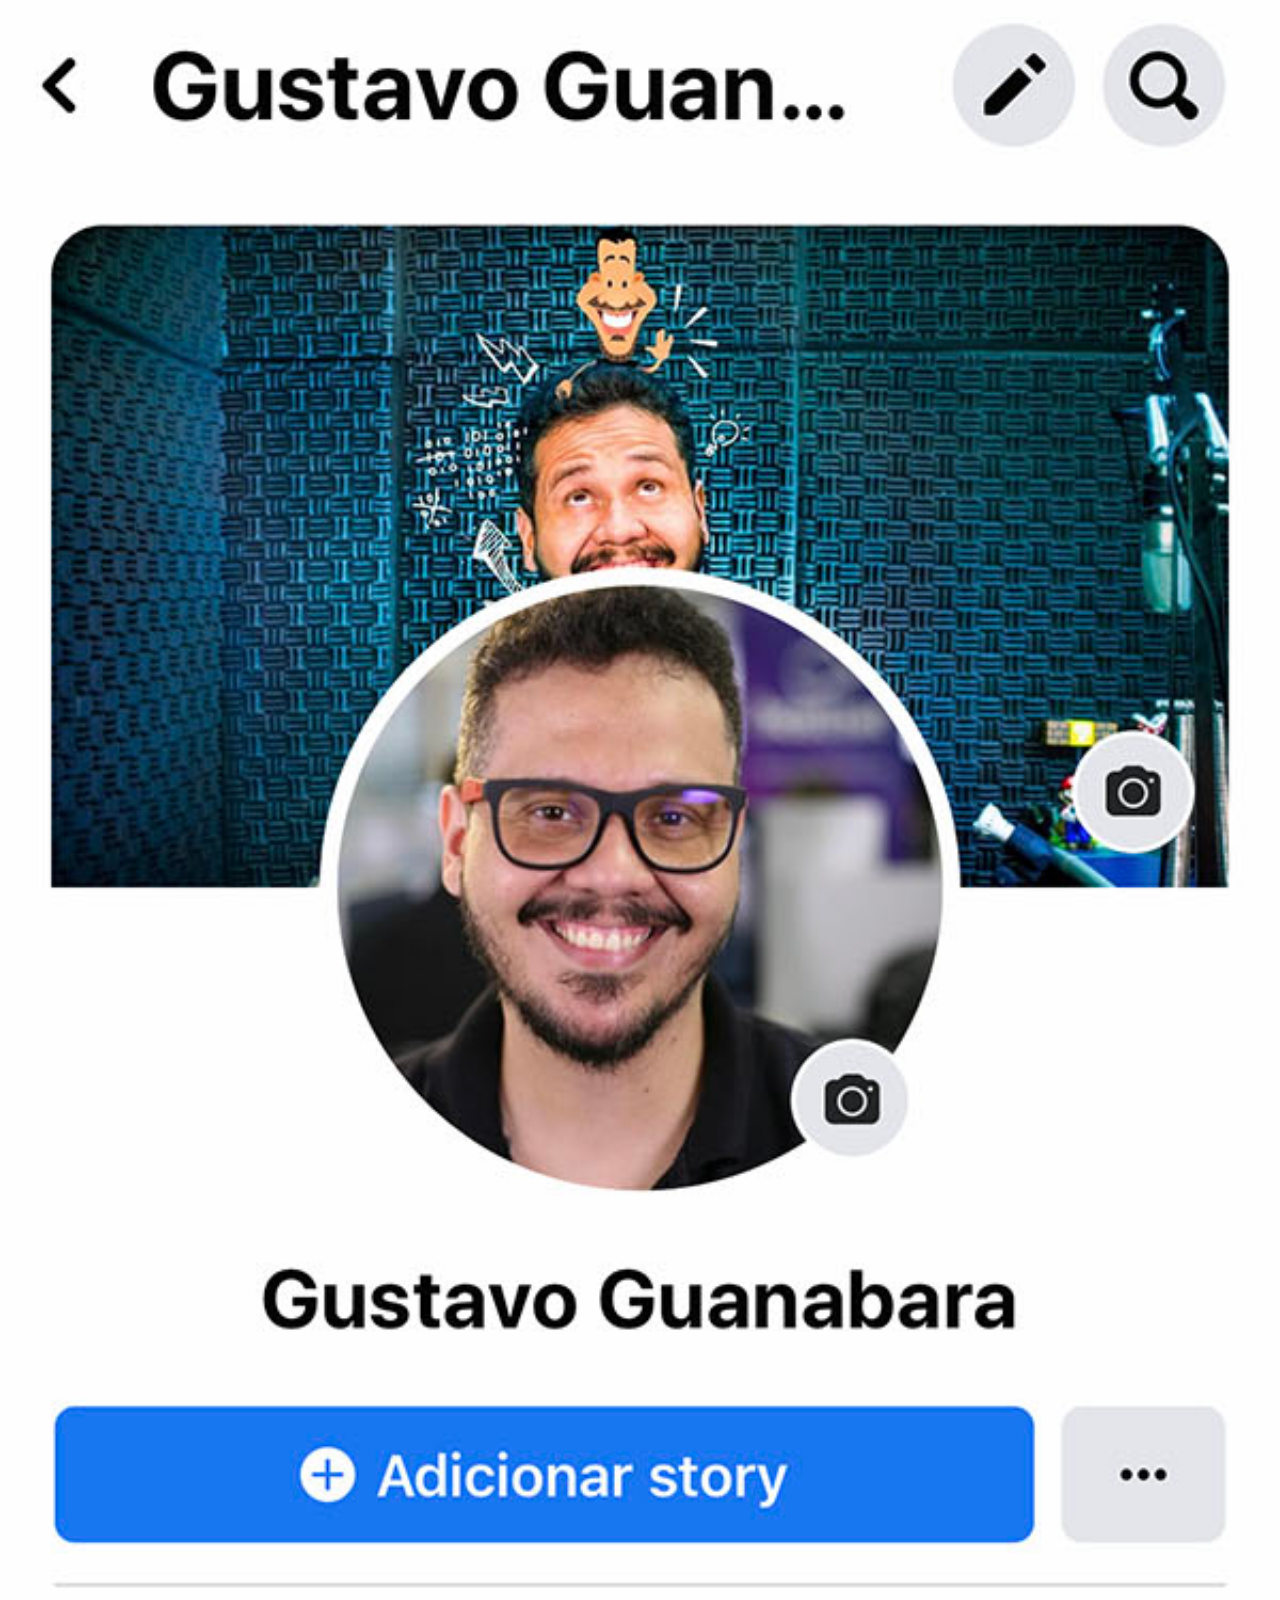
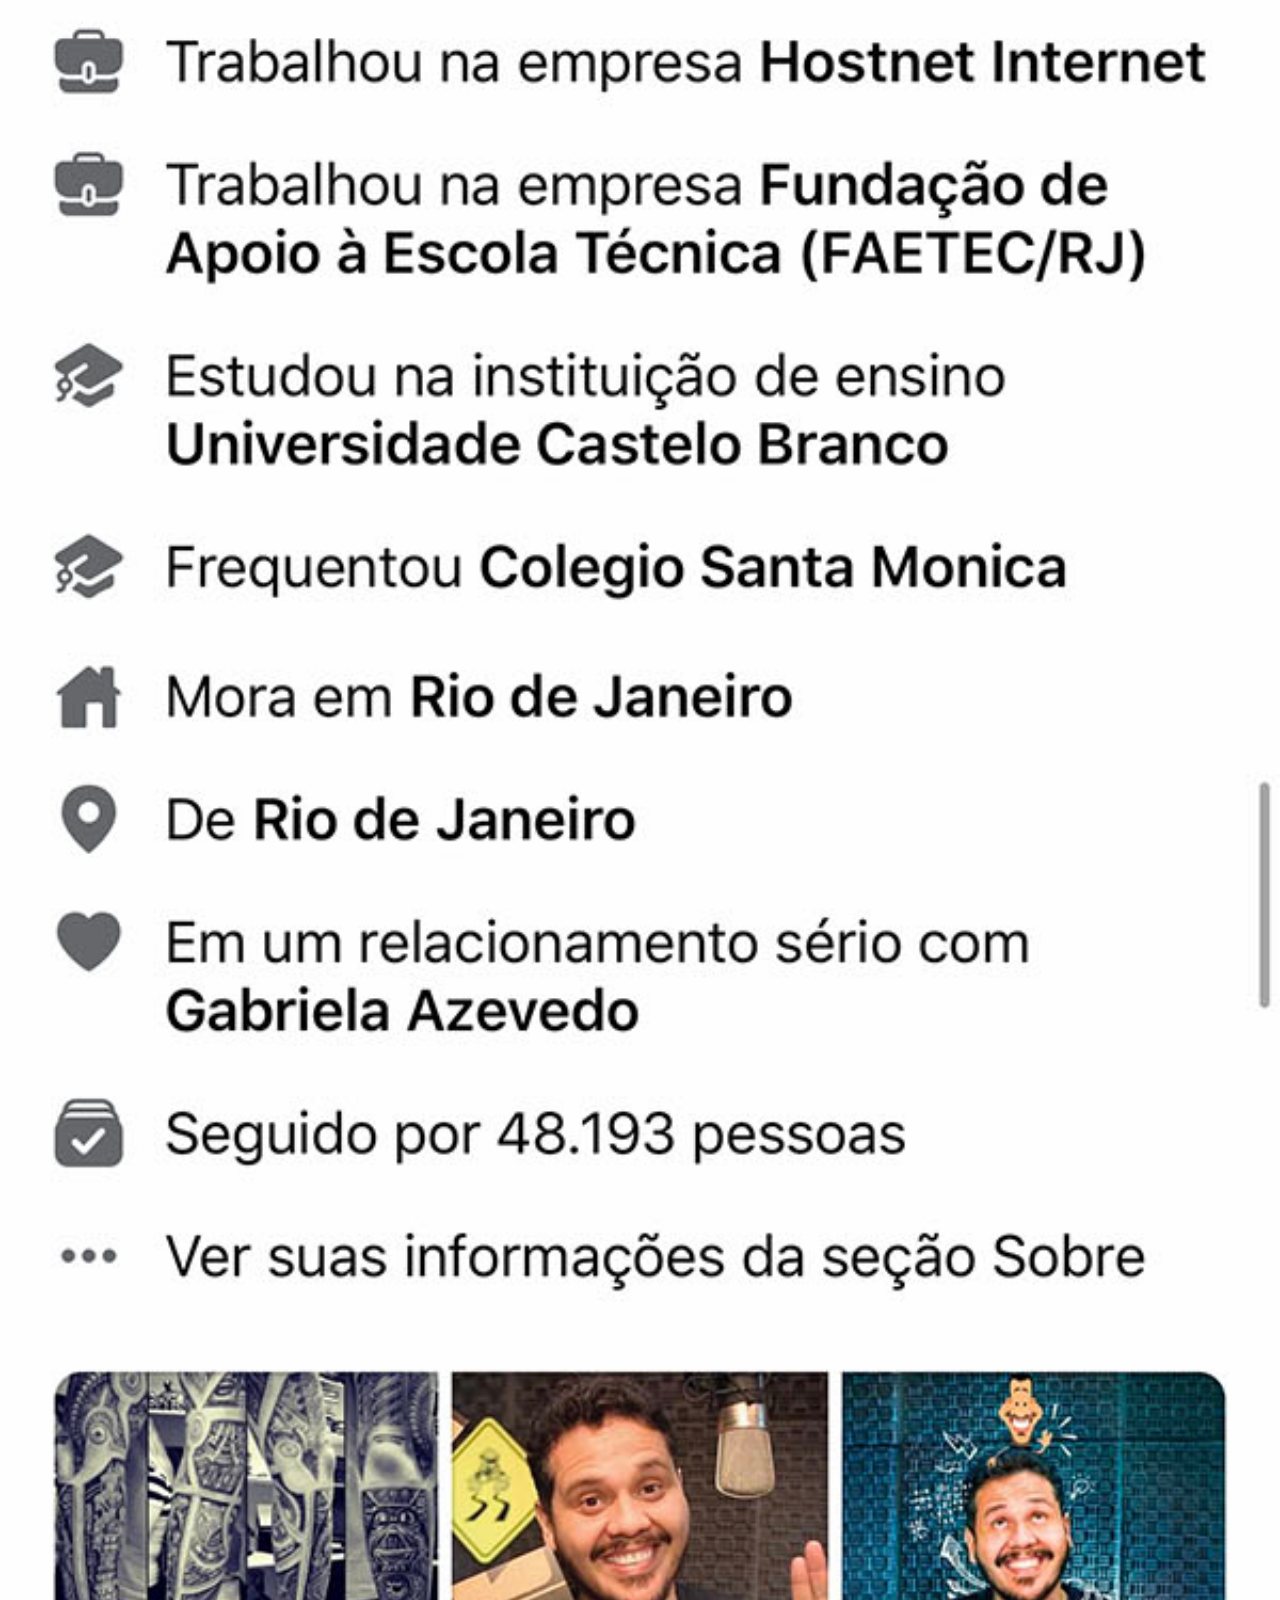
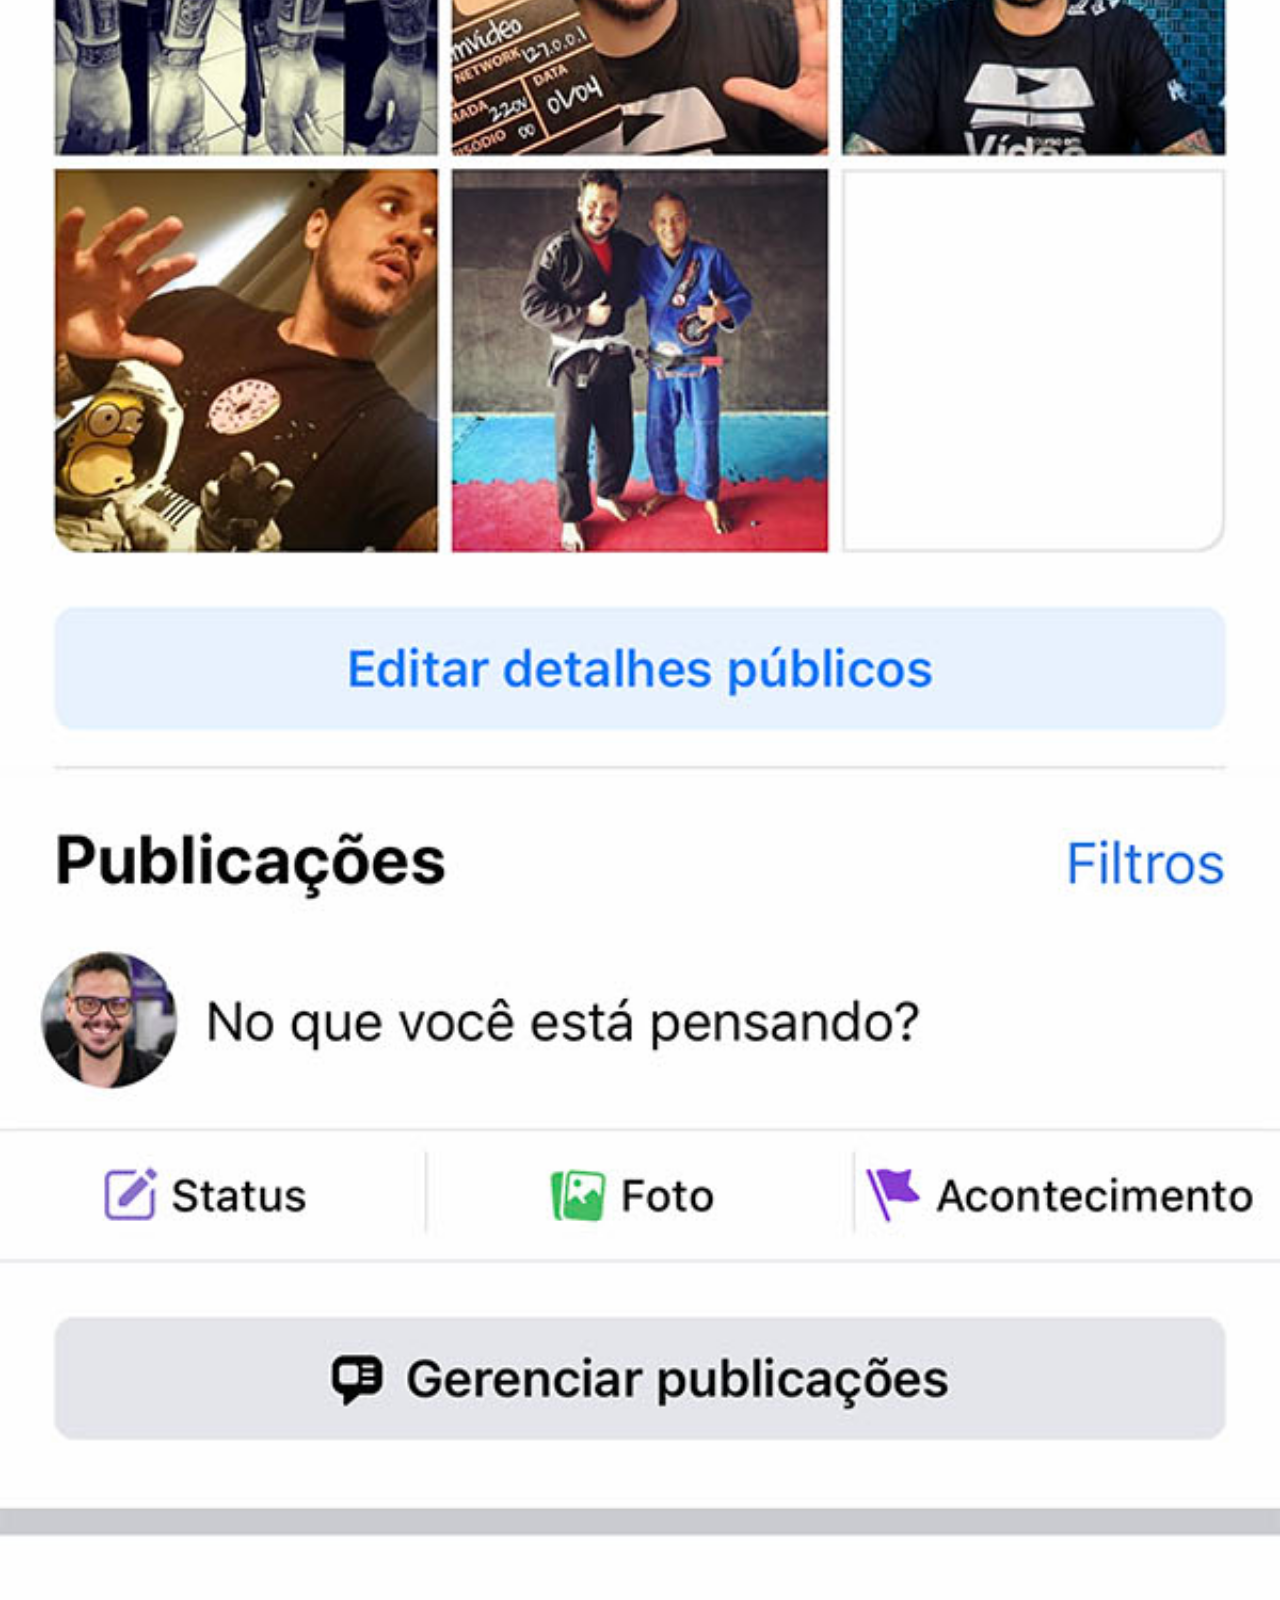
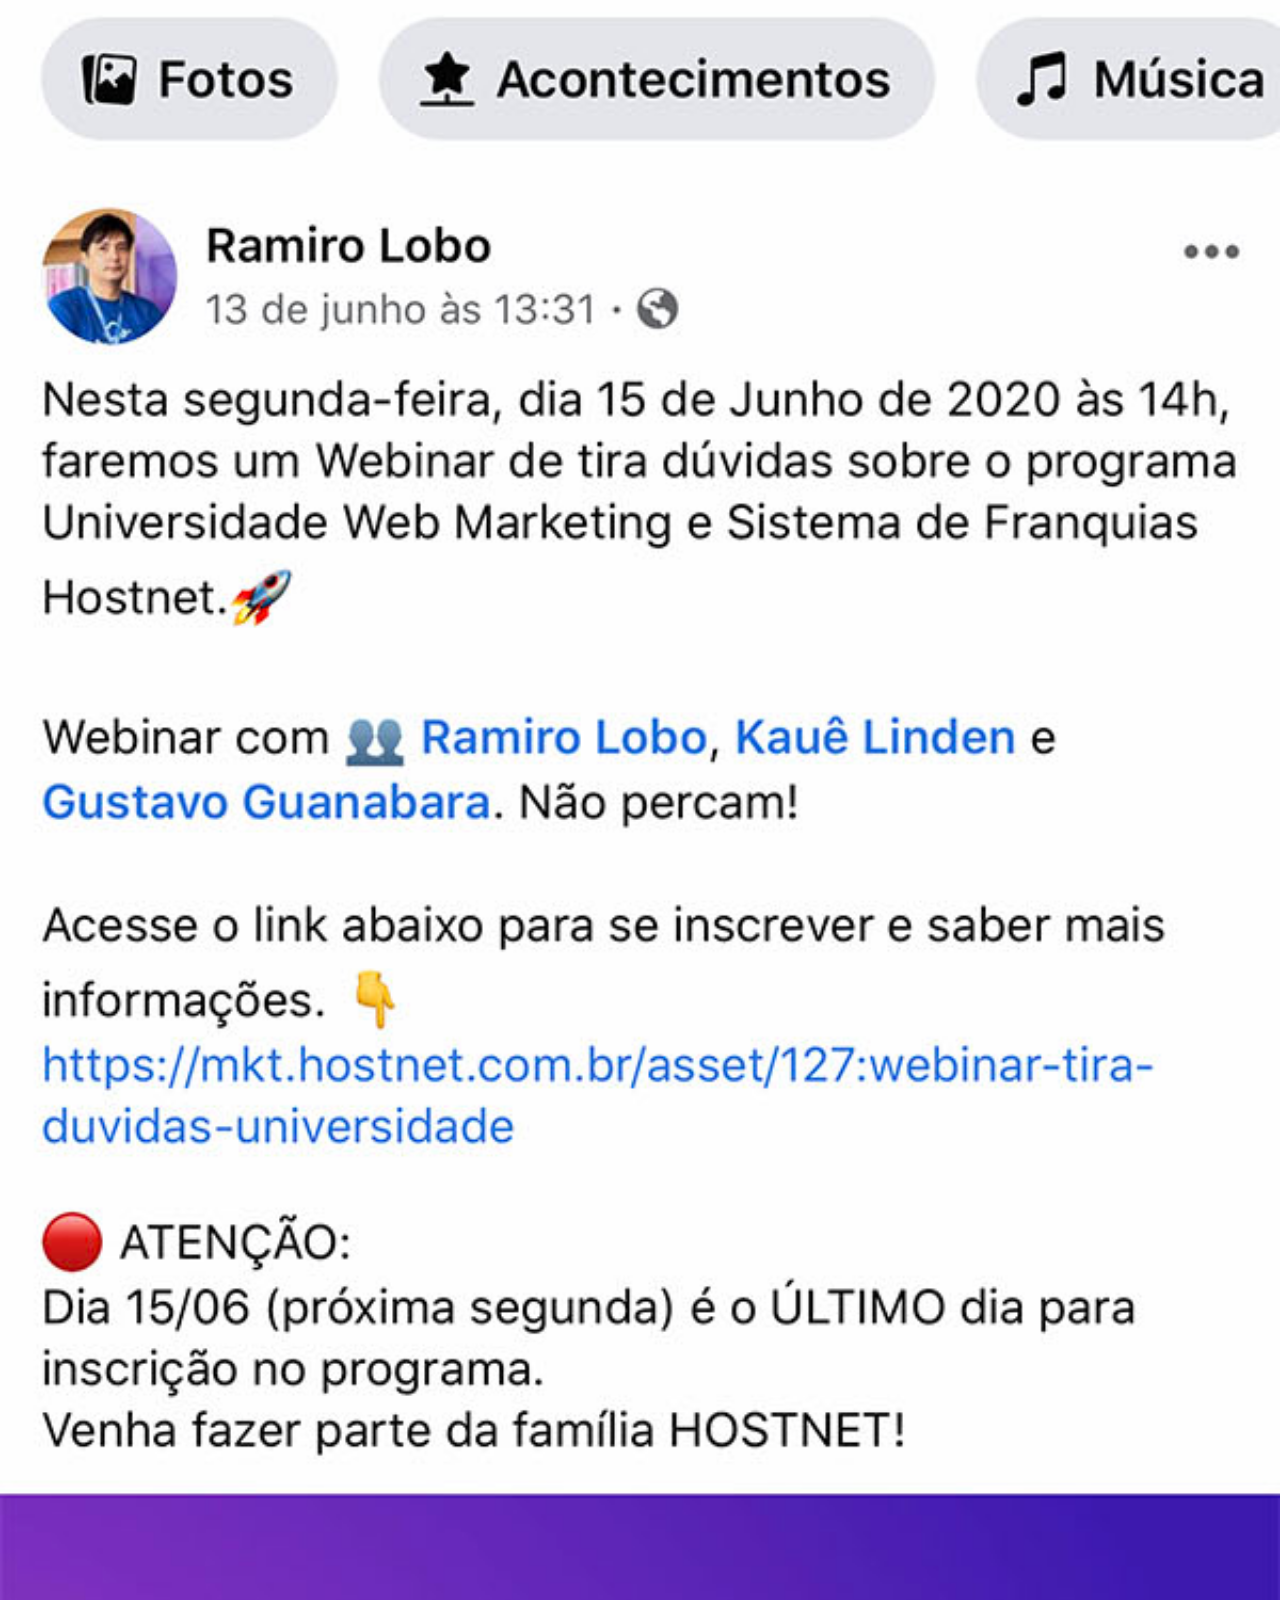
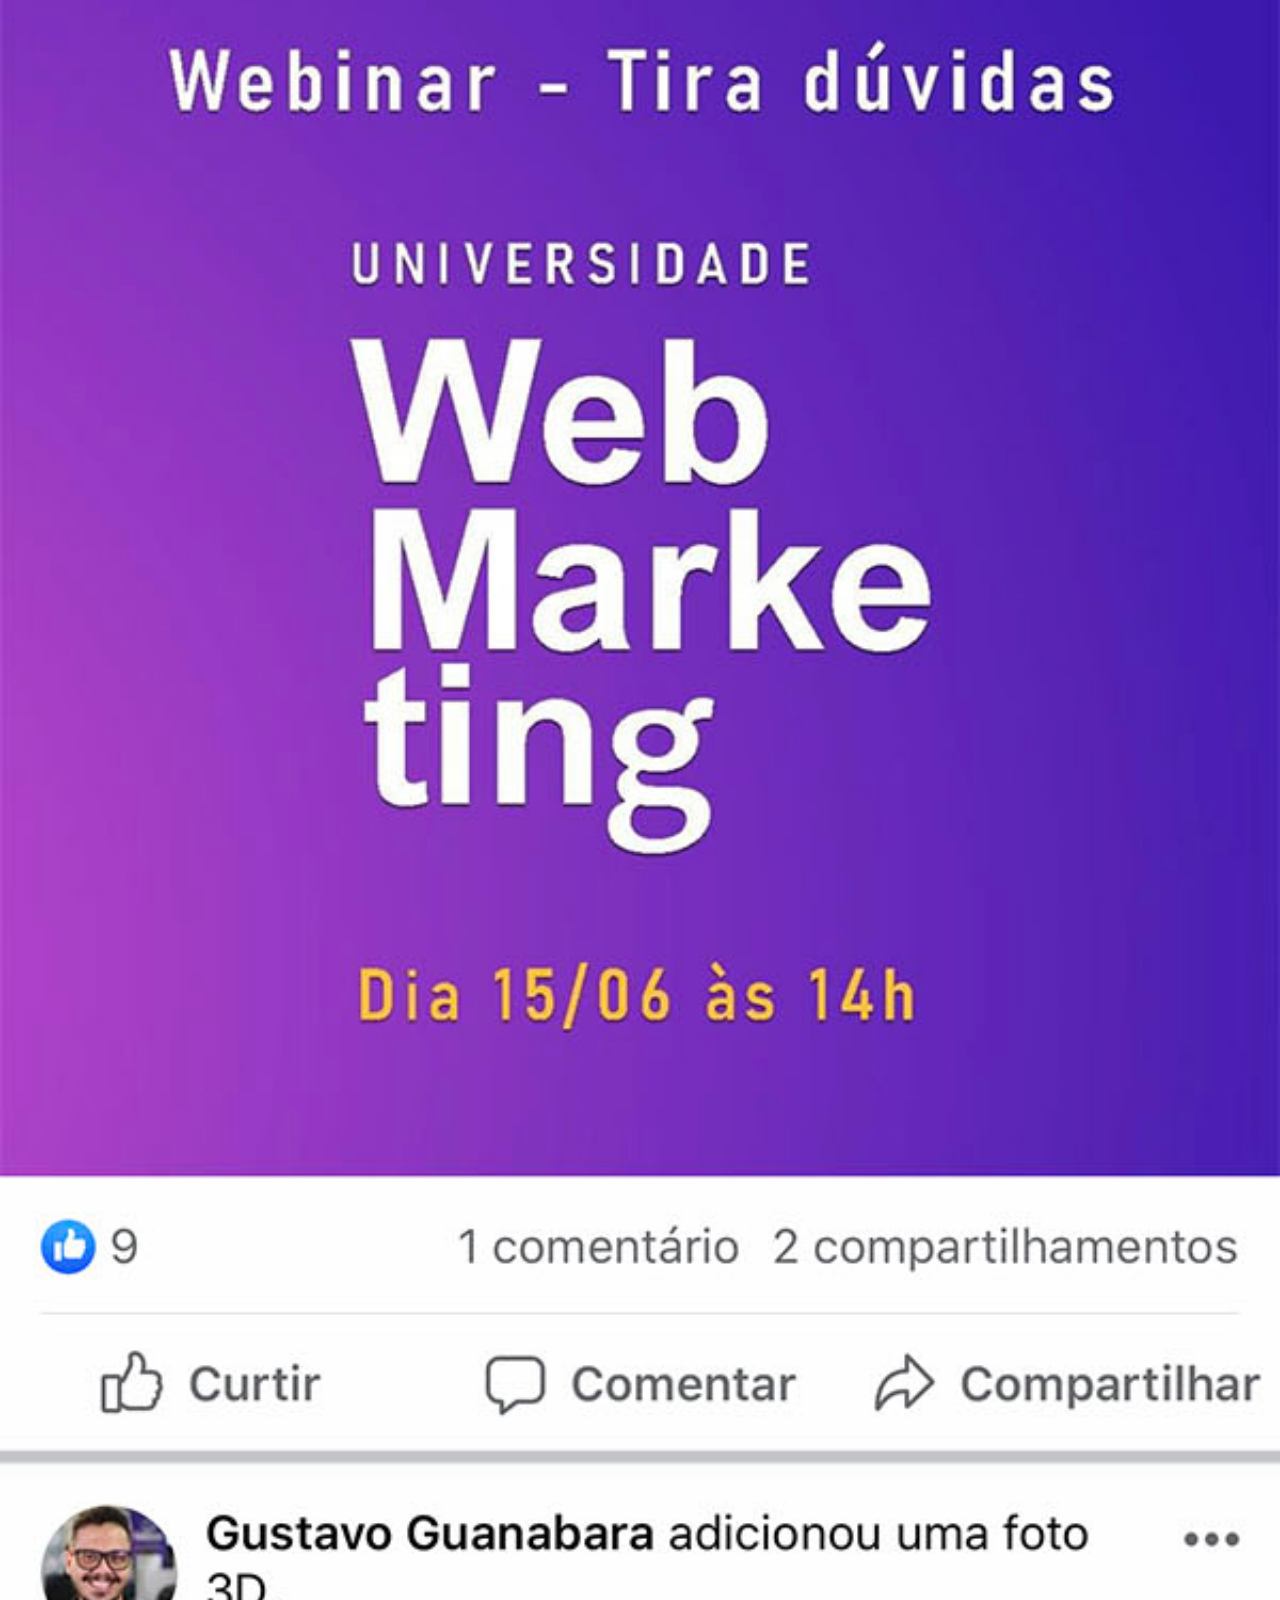
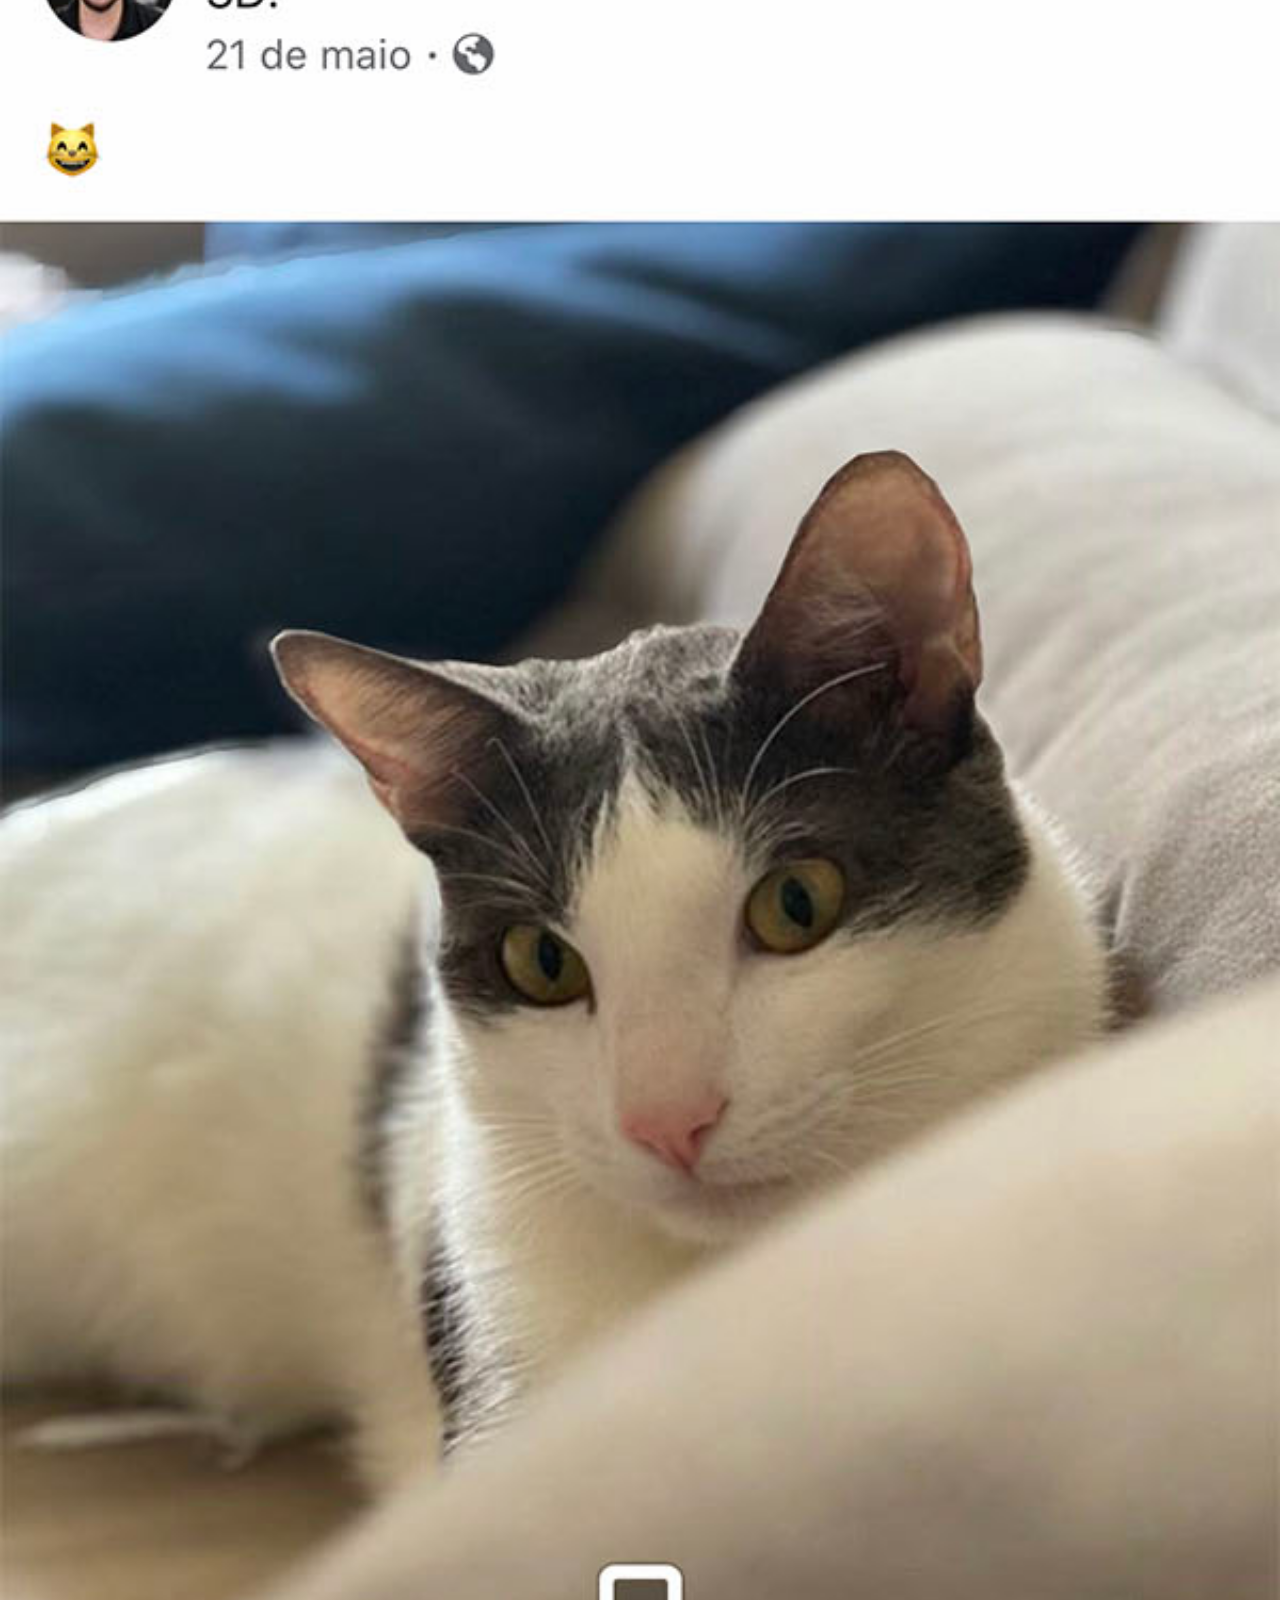
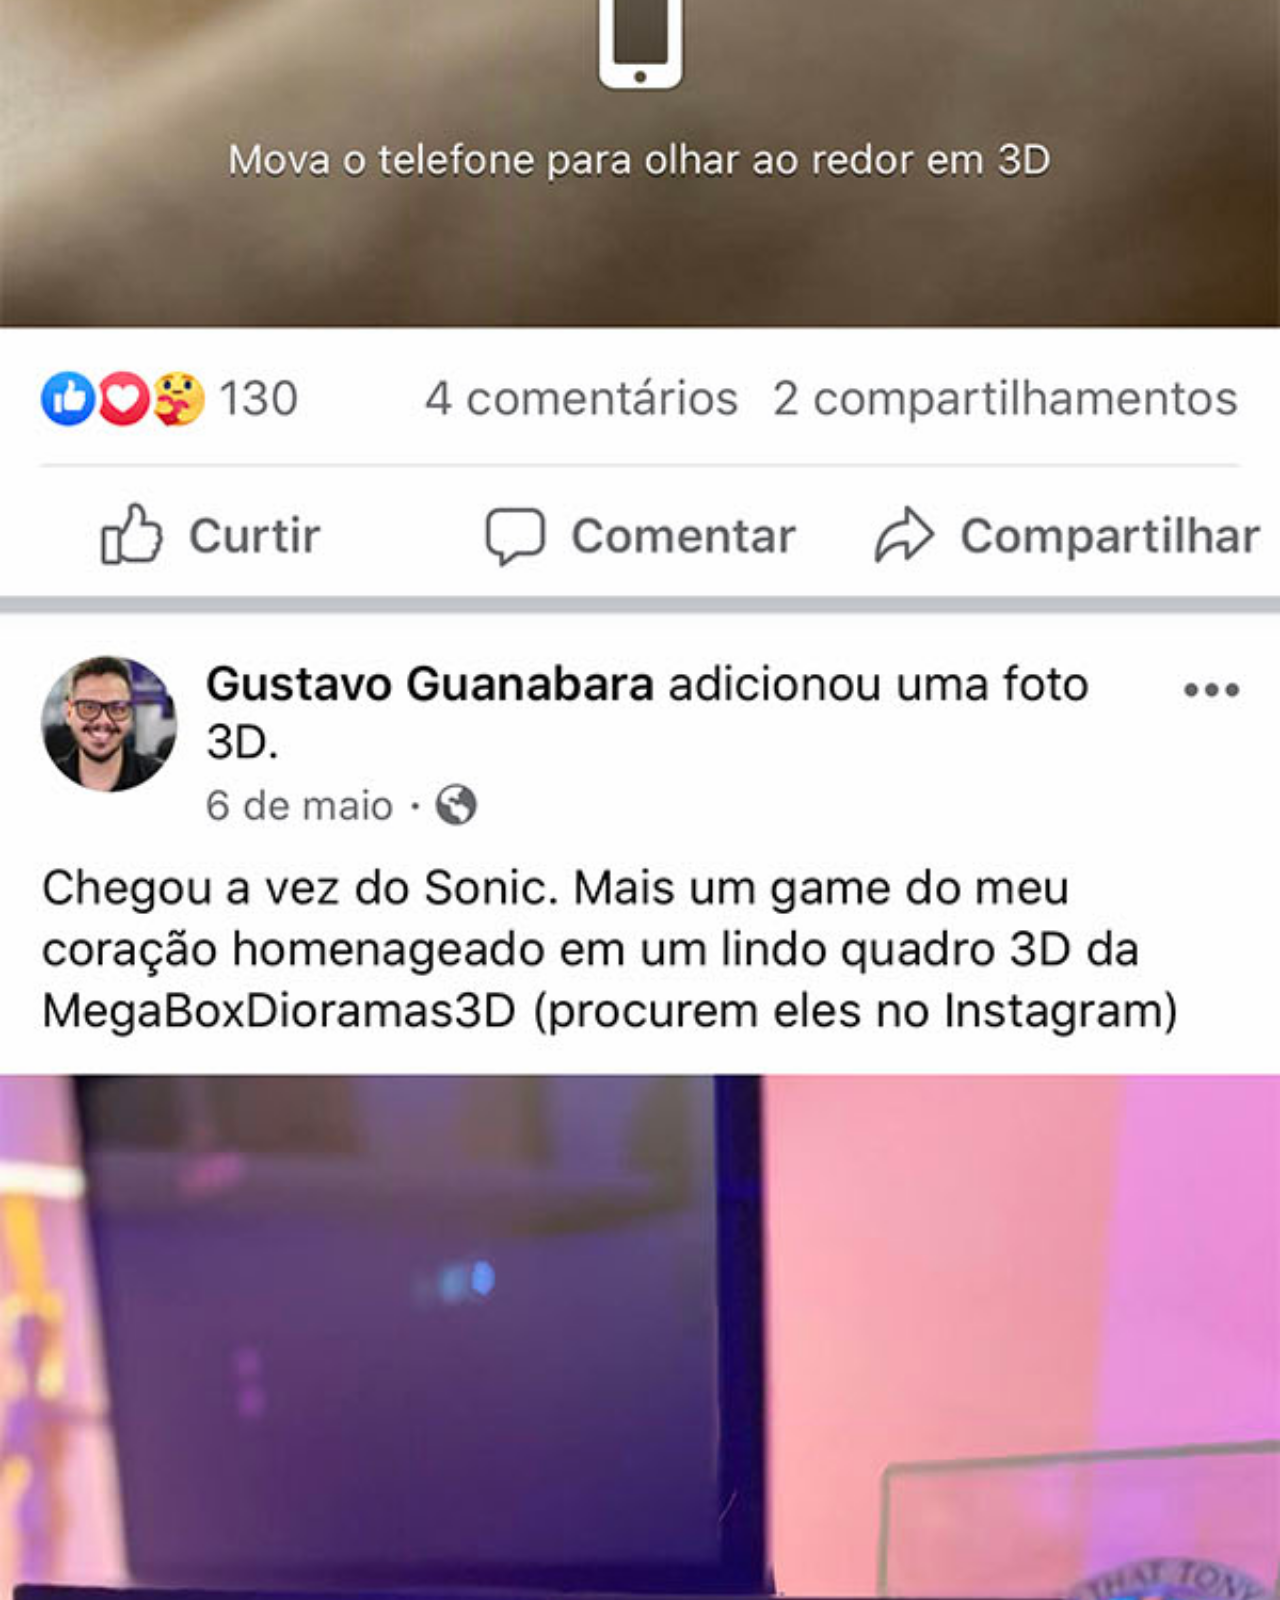
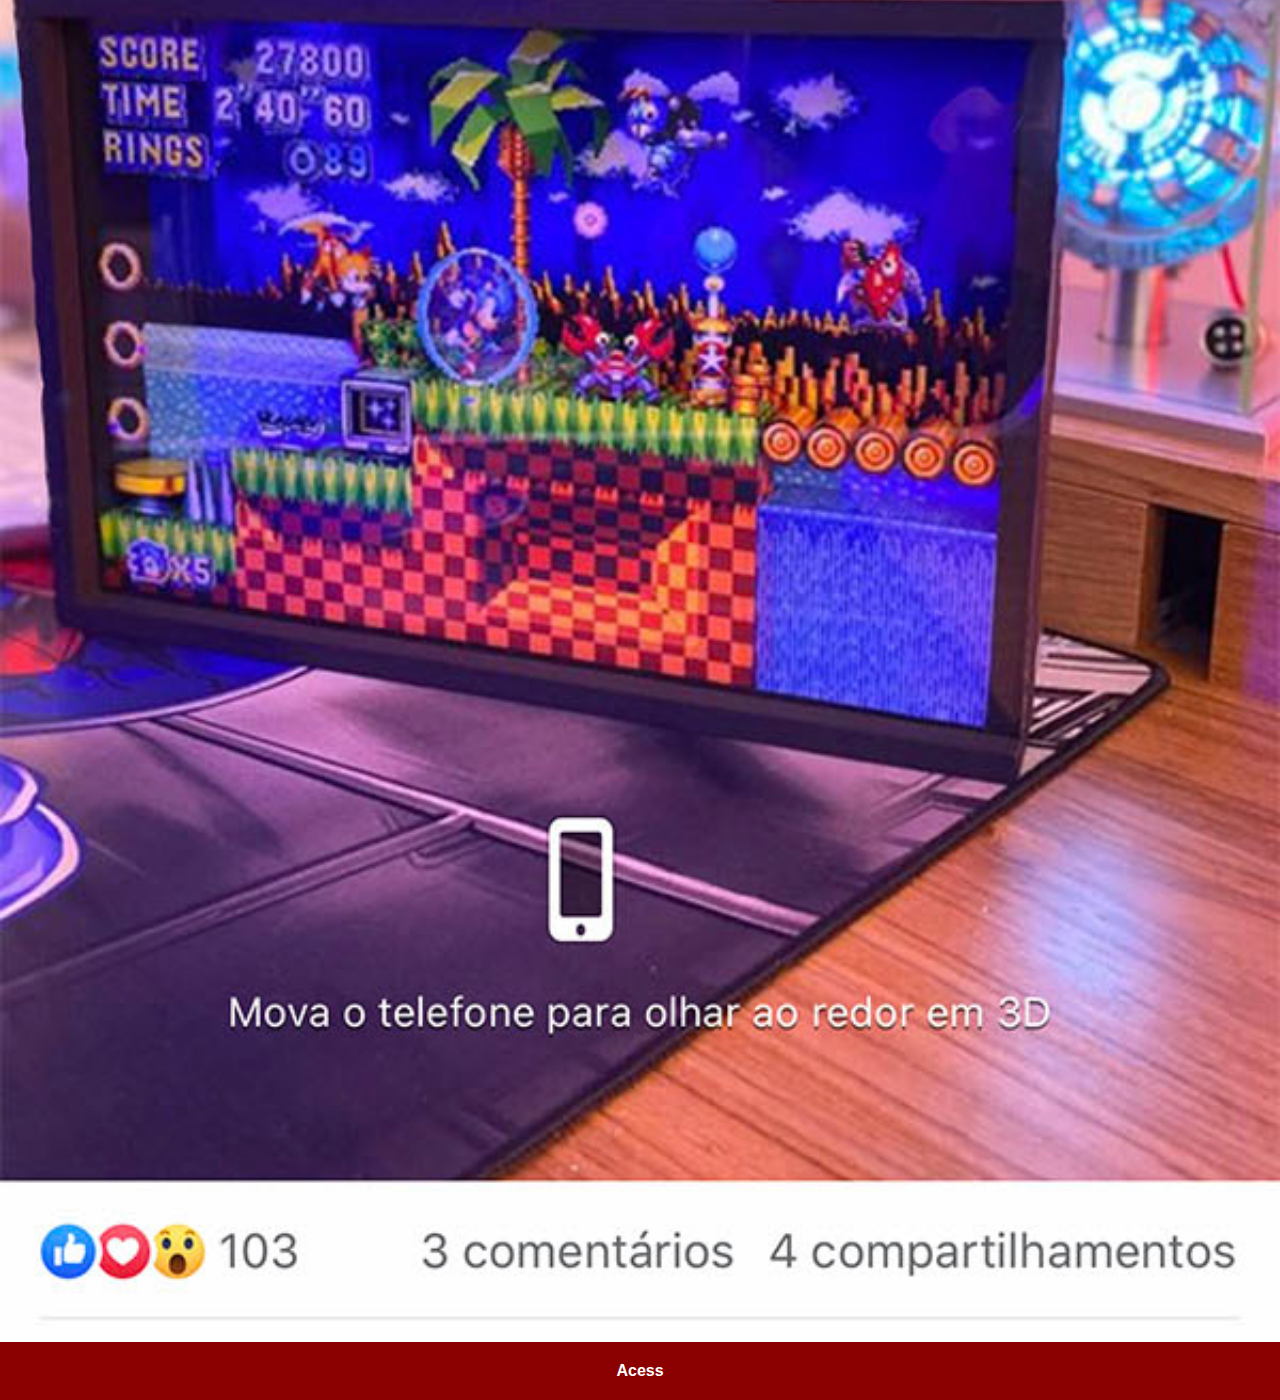
==== facebook.html @ e4613408 "adicionei as redes sociais aos botões" ====
<!DOCTYPE html>
<html lang="pt-br">
<head>
    <meta charset="UTF-8">
    <meta name="viewport" content="width=device-width, initial-scale=1.0">
    <title>Facebook</title>
    <link rel="stylesheet" href="estilos/social.css">
</head>
<body>
    <img src="imagens/tela-facebook.jpg" alt="Facebook">
    <a href="https://www.facebook.com/danrleywin/" target="_blank">Acess</a>
</body>
</html>
---- estilos/social.css ----
@charset "UTF-8";
*{
    margin: 0px;
    padding: opx;
    font-family: Arial, Helvetica, sans-serif;
}

img{
    width: 100vw;
}

::-webkit-scrollbar{
    width: 0px;
    height: 0px;
}

a{
    display: block;
    background-color: darkred;
    color: white;
    padding: 20px;
    text-align: center;
    font-weight: bolder;
    text-decoration: none;
}
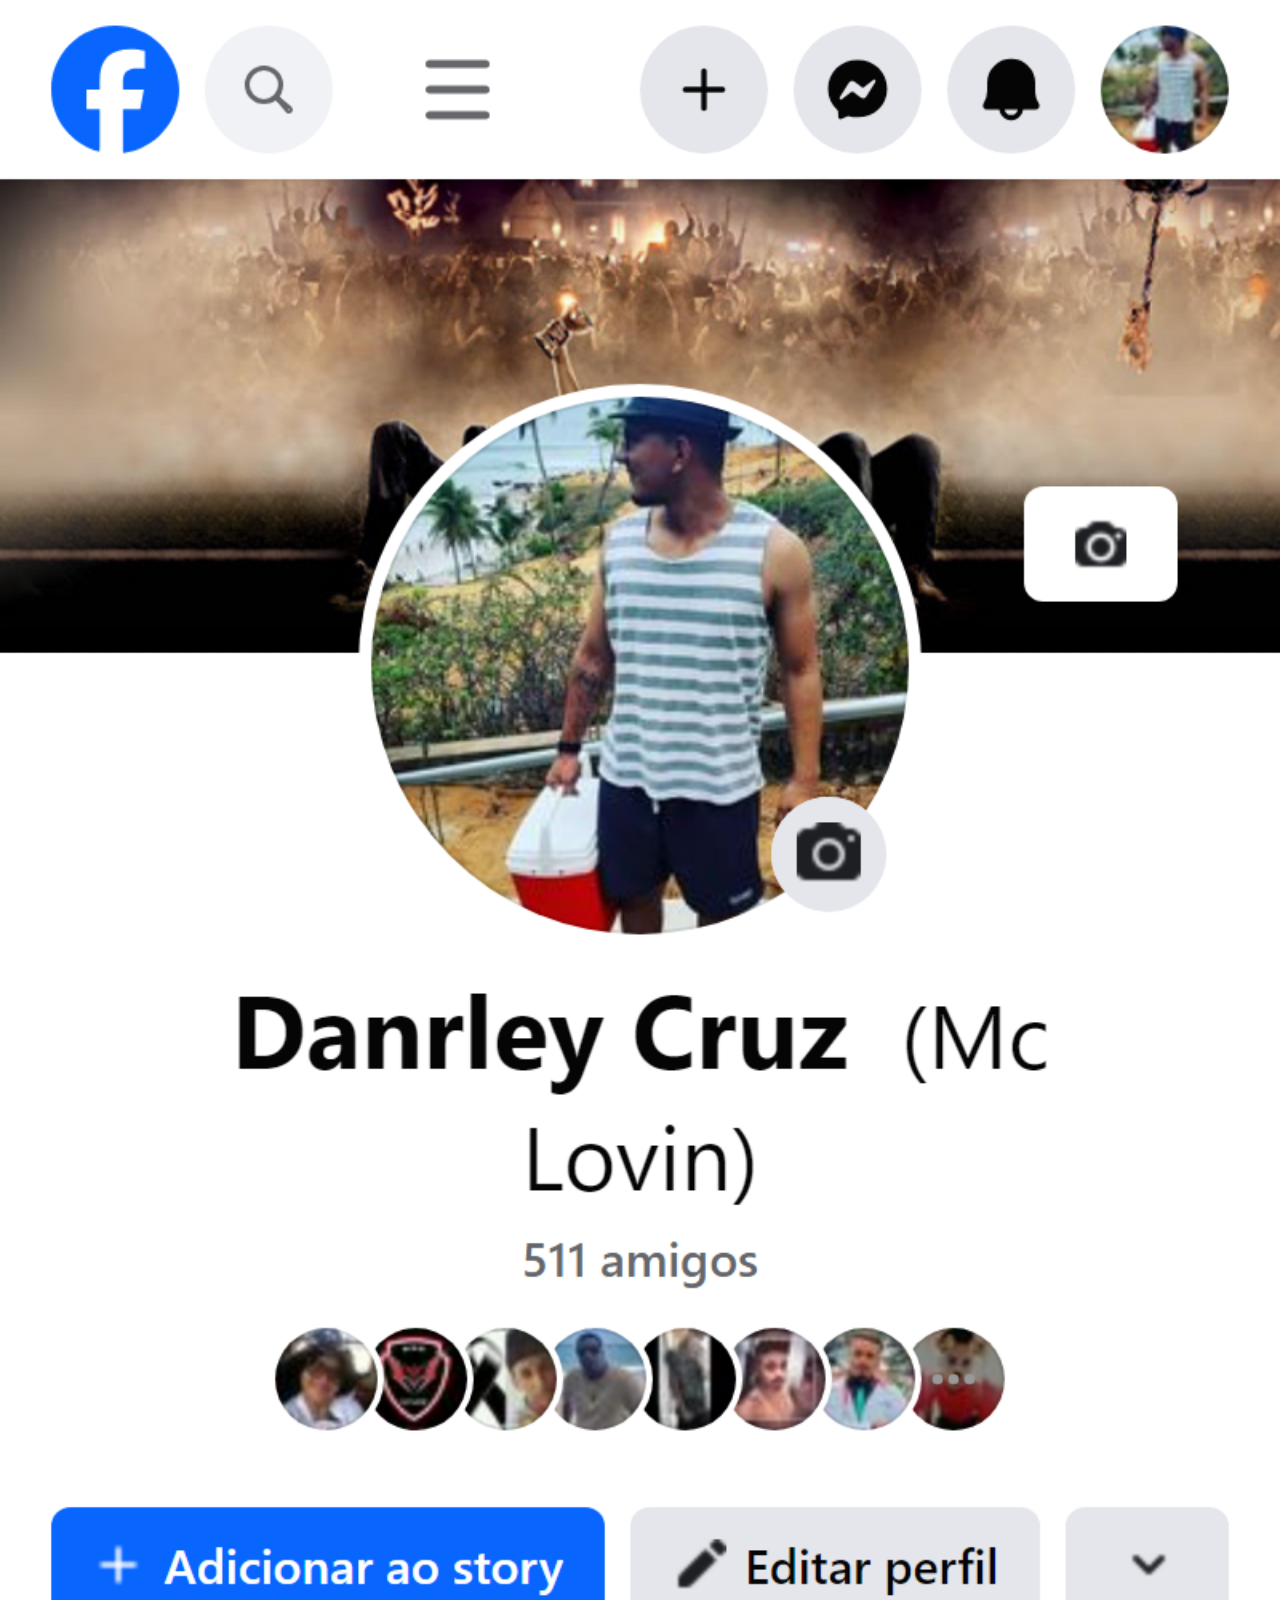
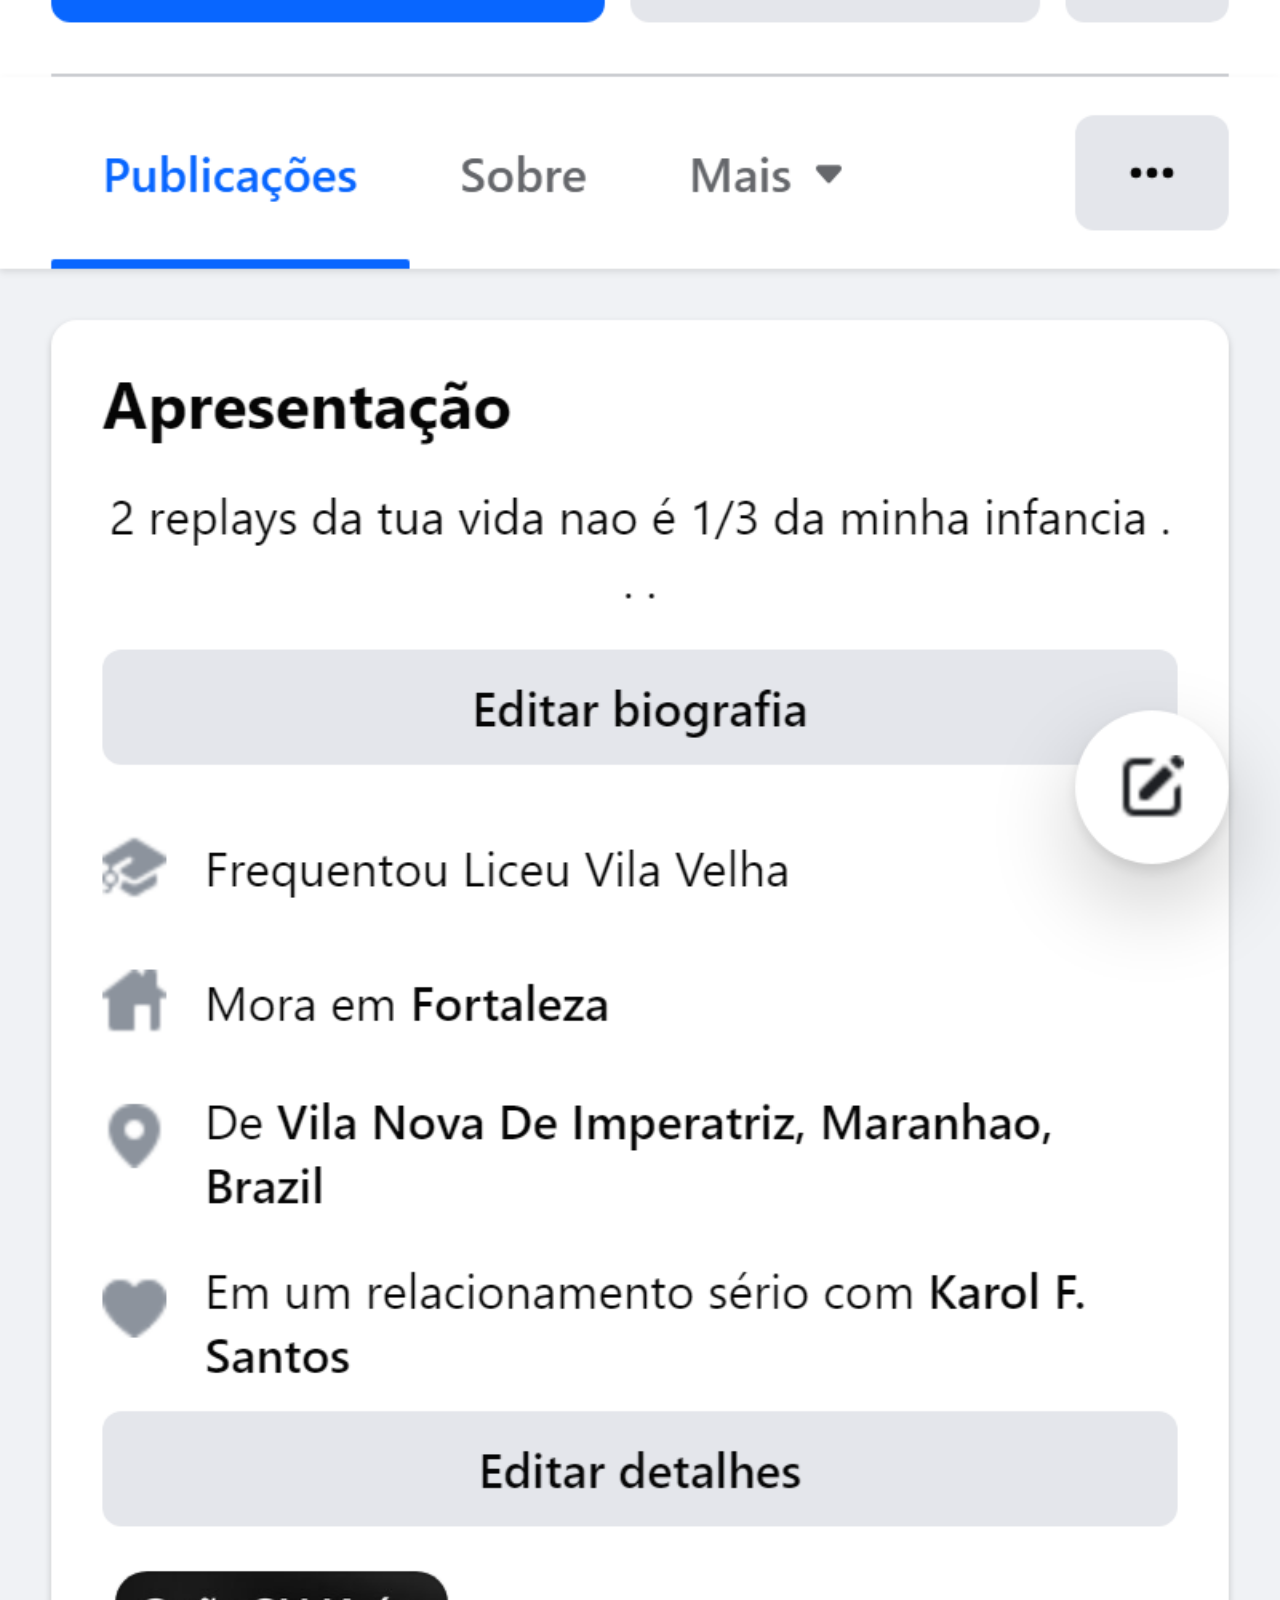
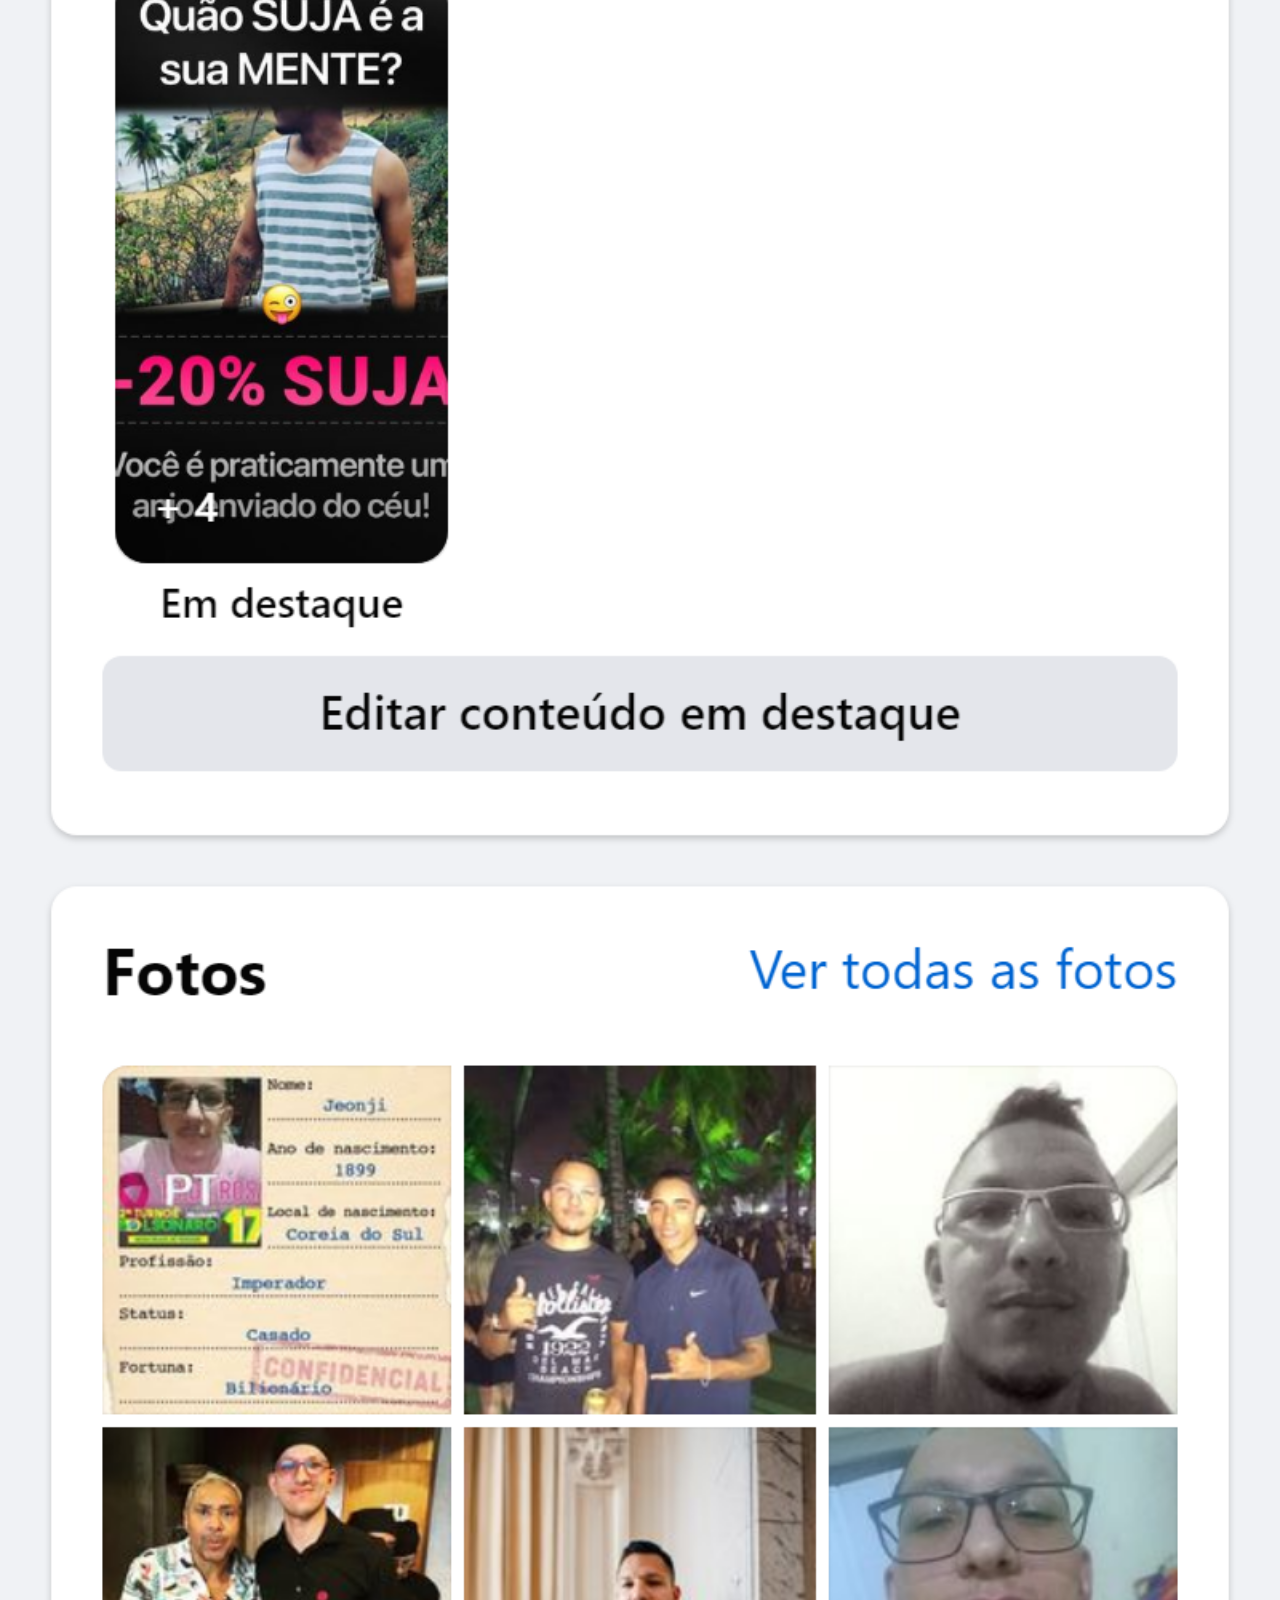
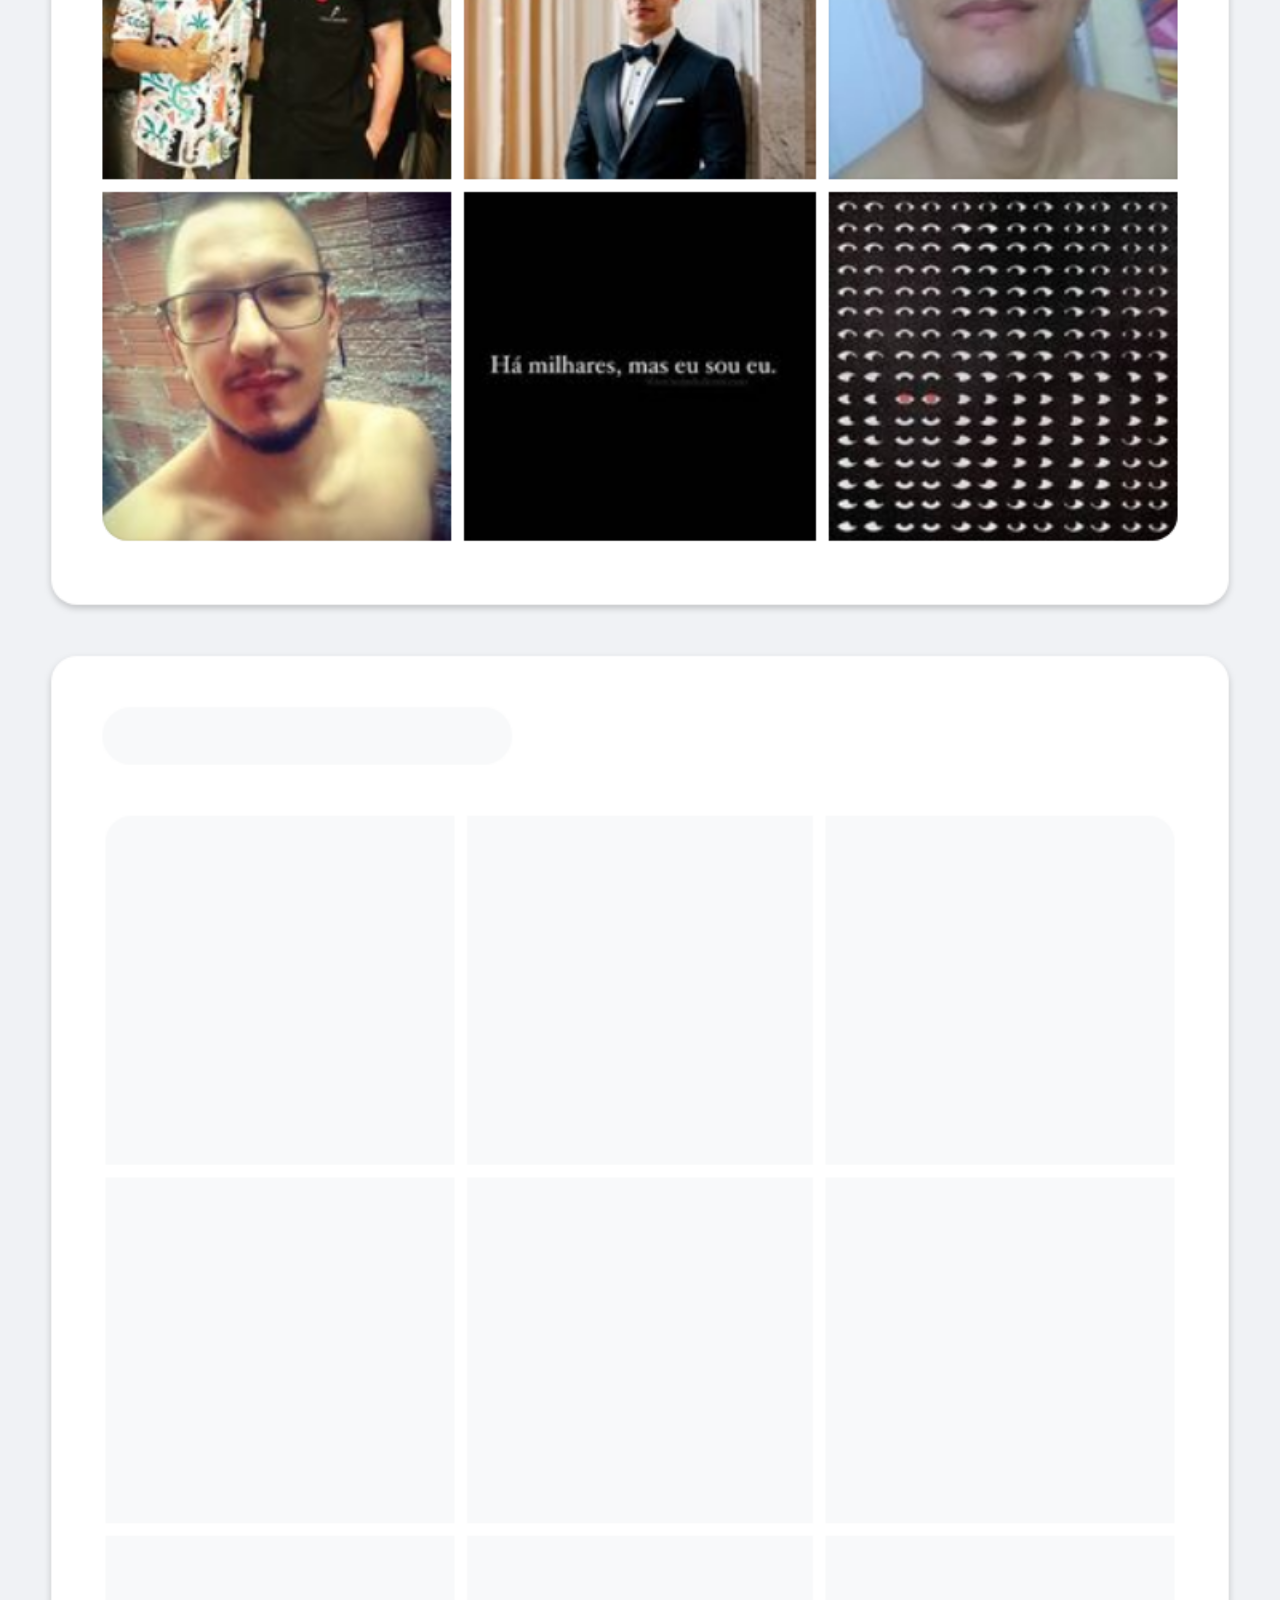
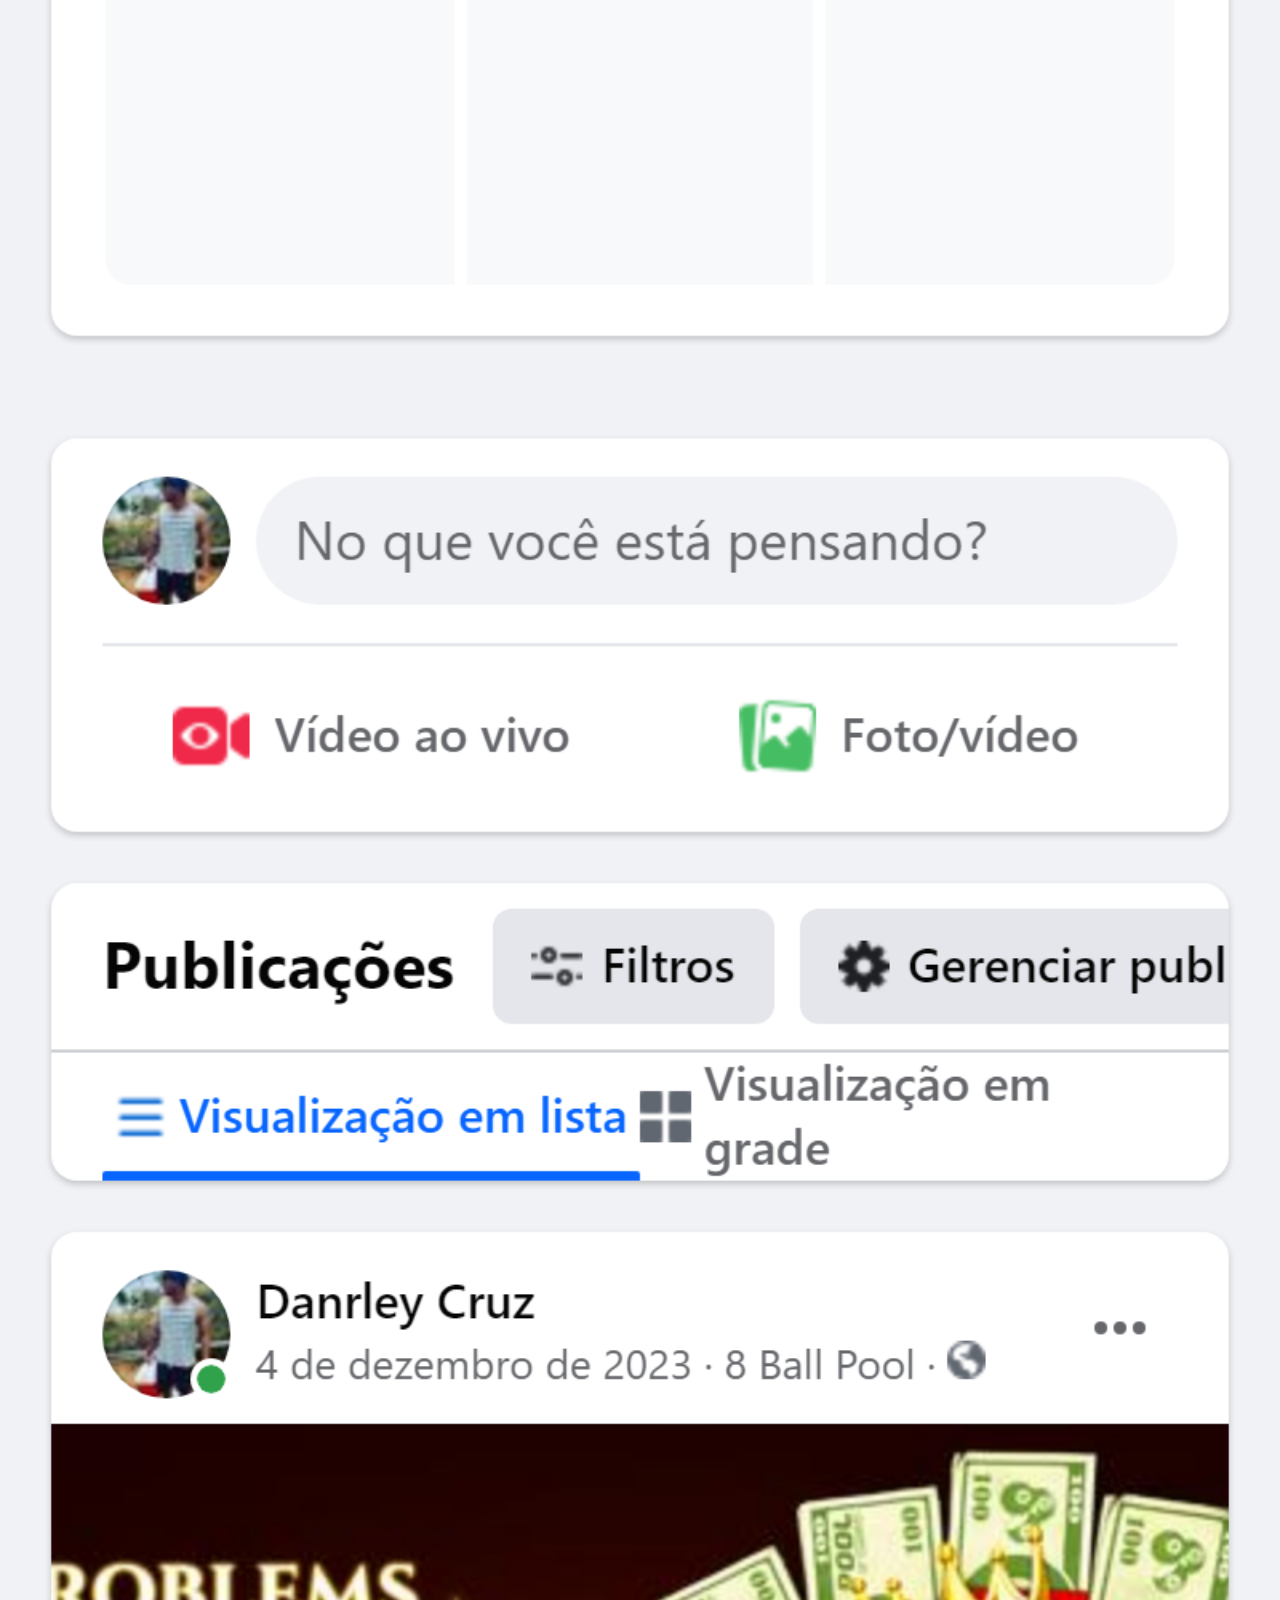
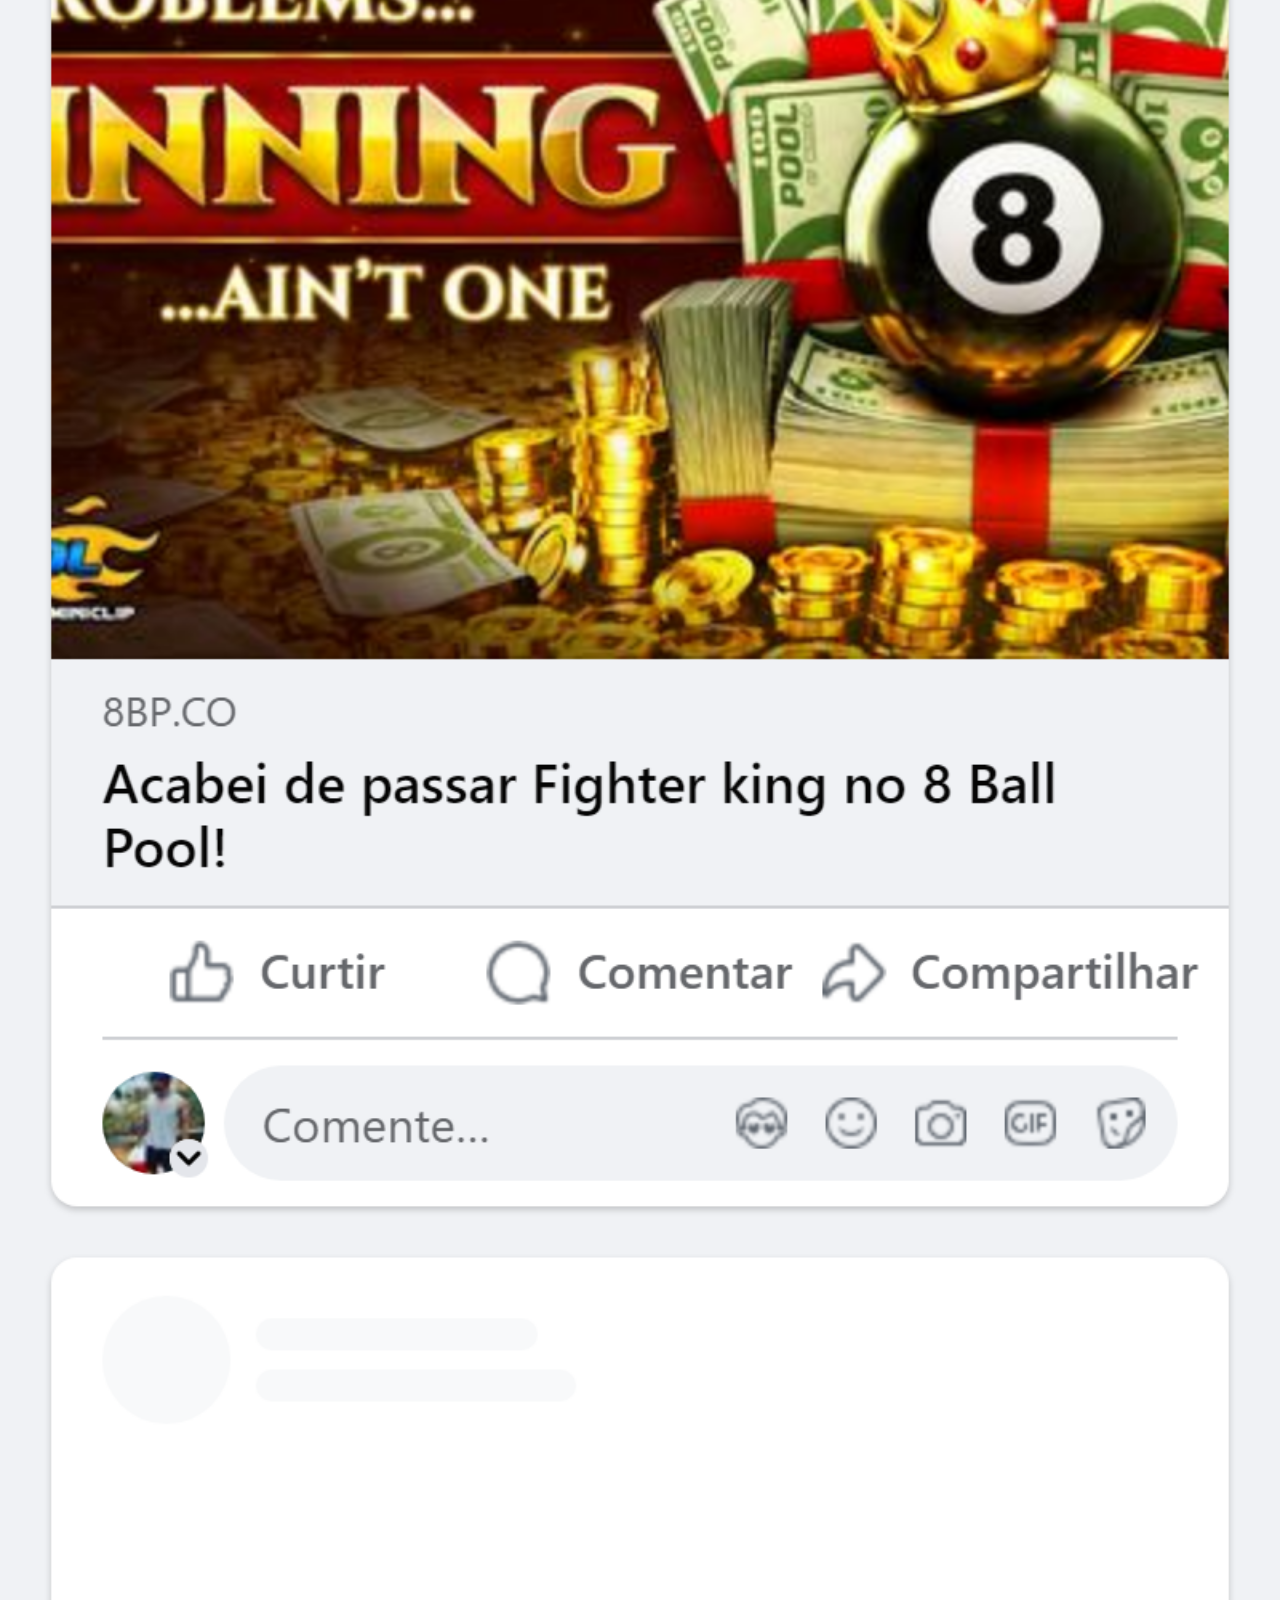
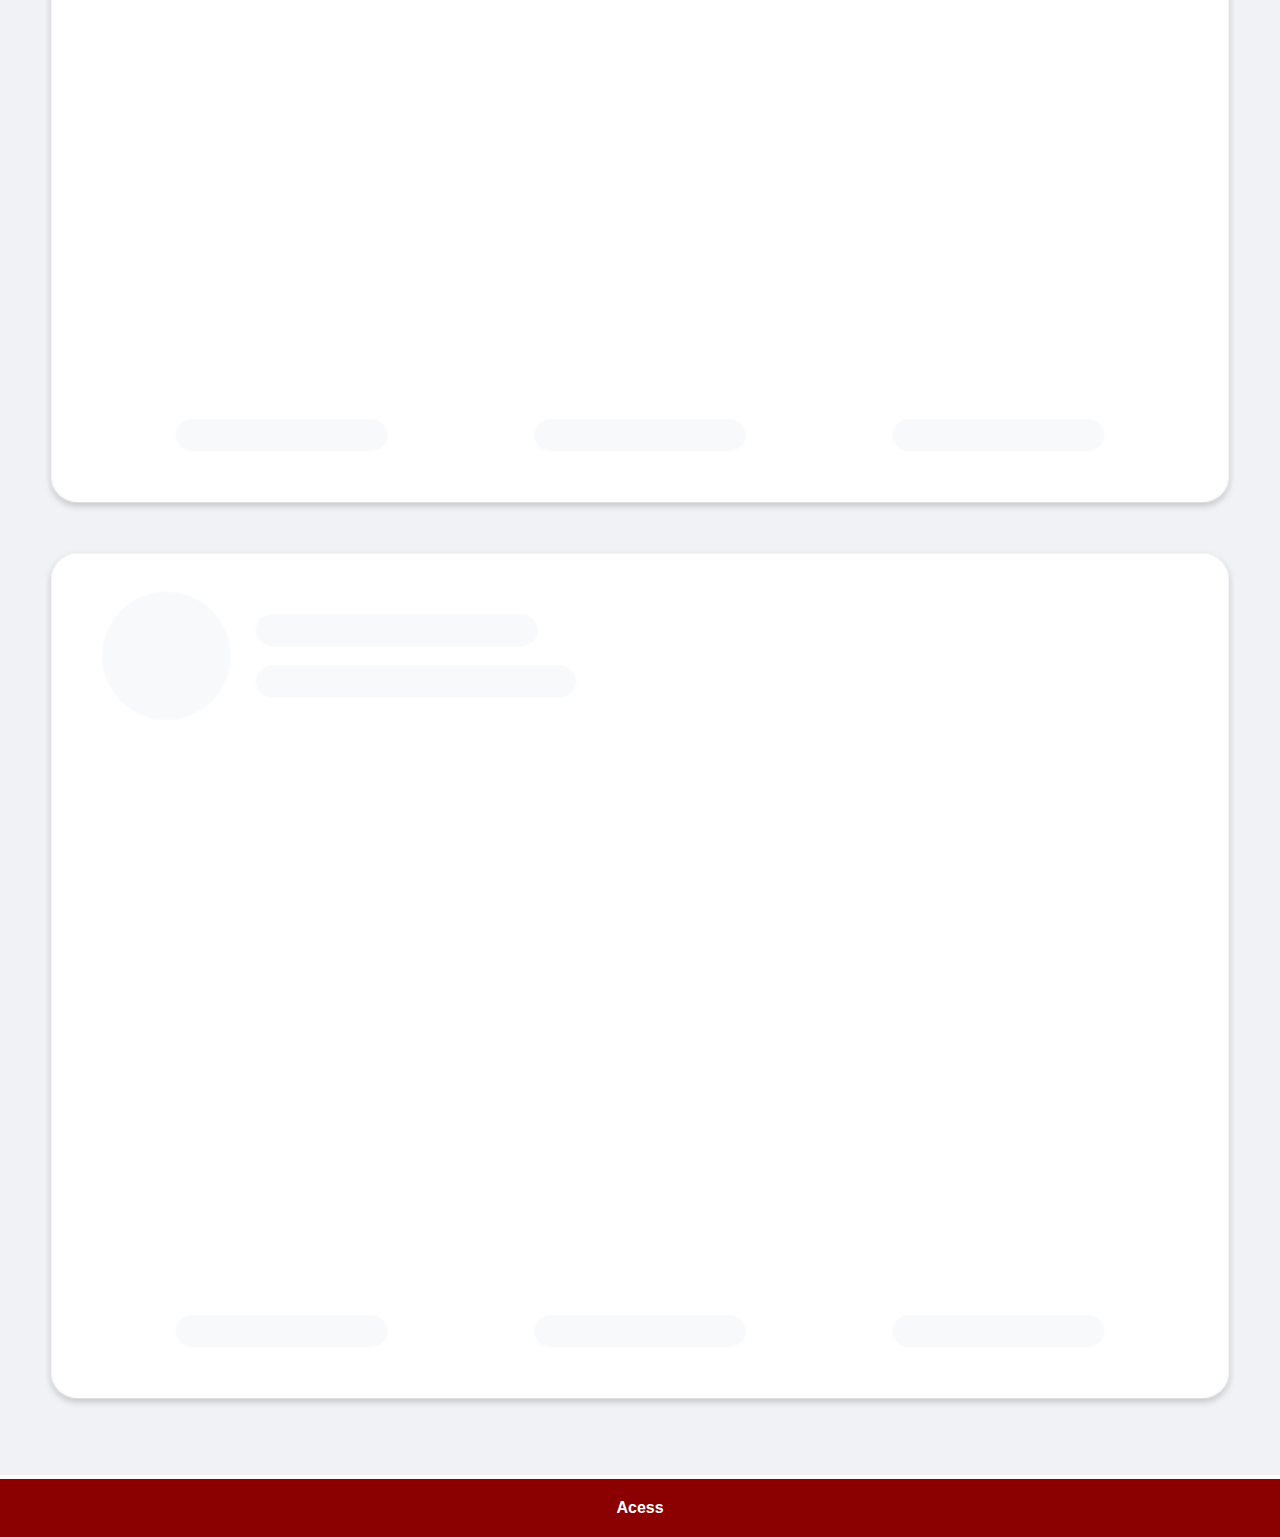
==== commit fc836635: "troquei imagens" ====
--- a/facebook.html
+++ b/facebook.html
@@ -7,7 +7,7 @@
     <link rel="stylesheet" href="estilos/social.css">
 </head>
 <body>
-    <img src="imagens/tela-facebook.jpg" alt="Facebook">
+    <img src="imagens/tela-facebook.png" alt="Facebook">
     <a href="https://www.facebook.com/danrleywin/" target="_blank">Acess</a>
 </body>
 </html>